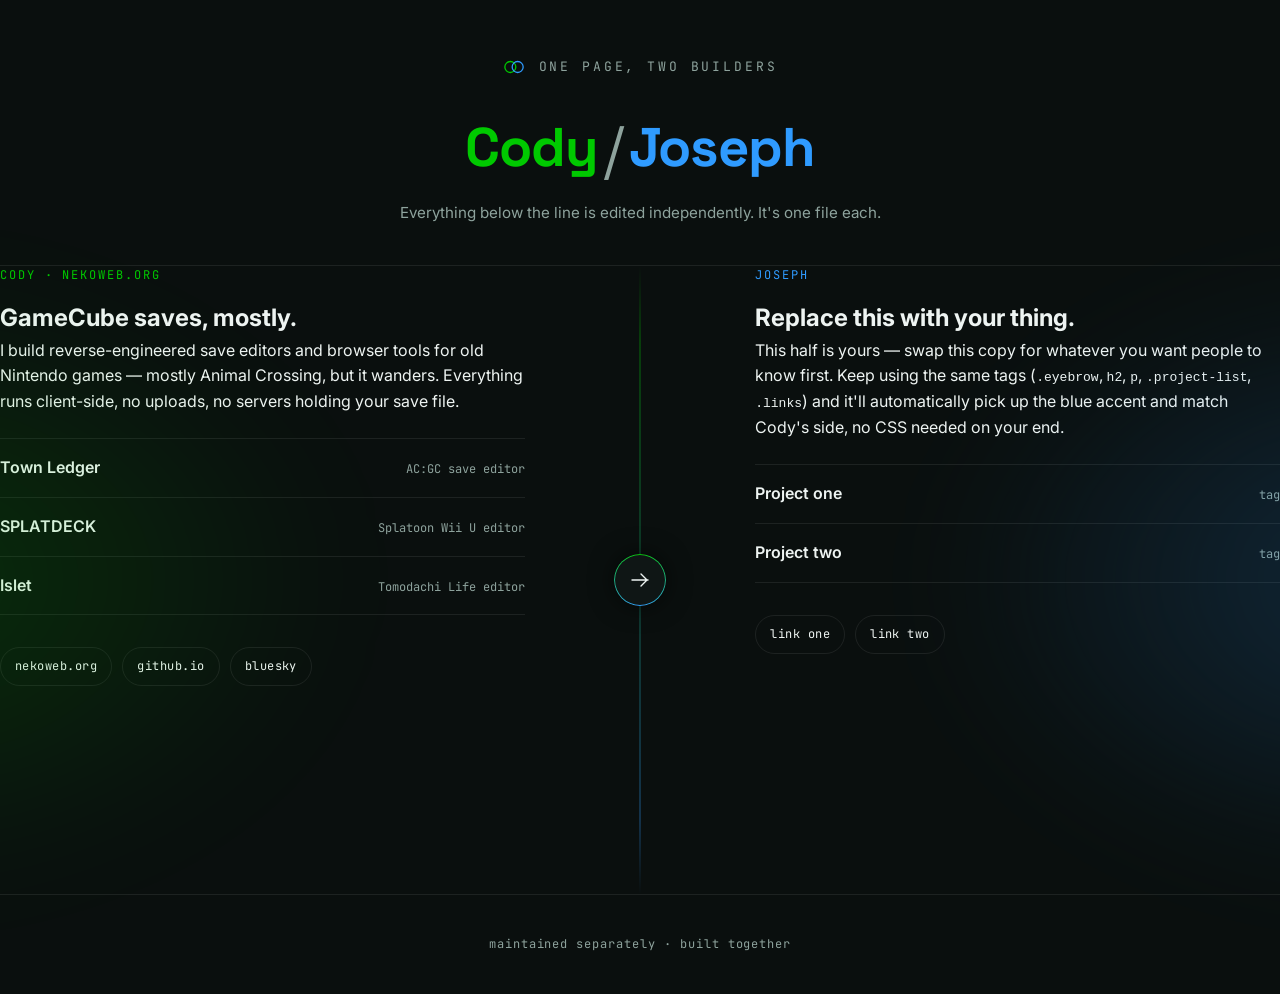
==== index.html @ 61b58851 "Add files via upload" ====
<!DOCTYPE html>
<html lang="en">
<head>
<meta charset="UTF-8">
<meta name="viewport" content="width=device-width, initial-scale=1.0">
<title>Cody // Joseph</title>
<link rel="stylesheet" href="style.css">
</head>
<body>

  <header class="masthead">
    <div class="mark">
      <svg viewBox="0 0 24 24" fill="none" xmlns="http://www.w3.org/2000/svg">
        <circle cx="8" cy="12" r="6" stroke="#00c900" stroke-width="1.4"/>
        <circle cx="16" cy="12" r="6" stroke="#2f9bff" stroke-width="1.4"/>
      </svg>
      one page, two builders
    </div>
    <h1><span class="c">Cody</span><span class="slash">/</span><span class="j">Joseph</span></h1>
    <p>Everything below the line is edited independently. It's one file each.</p>
  </header>

  <main class="split">
    <div class="seam" aria-hidden="true"></div>
    <div class="seam-mark" aria-hidden="true">
      <div class="pulse"></div>
      <svg viewBox="0 0 24 24" fill="none" xmlns="http://www.w3.org/2000/svg">
        <path d="M4 12h16M13 6l6 6-6 6" stroke="#eef4f2" stroke-width="1.4" stroke-linecap="round" stroke-linejoin="round"/>
      </svg>
    </div>

    <section id="cody-half">
      <p style="color:var(--text-dim);font-family:var(--font-mono);font-size:12px;">loading…</p>
    </section>

    <section id="joseph-half">
      <p style="color:var(--text-dim);font-family:var(--font-mono);font-size:12px;">loading…</p>
    </section>
  </main>

  <footer>maintained separately &middot; built together</footer>

  <script src="script.js"></script>
</body>
</html>
---- style.css ----
@import url('https://fonts.googleapis.com/css2?family=Space+Grotesk:wght@400;500;700&family=Inter:wght@400;500;600&family=JetBrains+Mono:wght@400;500&display=swap');

:root{
  --bg:            #0a0f0e;
  --bg-raised:     #0f1615;
  --line:          rgba(255,255,255,0.08);
  --text:          #eef4f2;
  --text-dim:      #8ea39d;

  --cody-accent:   #00c900;
  --cody-glow:     rgba(0,201,0,0.35);
  --joseph-accent: #2f9bff;
  --joseph-glow:   rgba(47,155,255,0.35);

  --font-display:  'Space Grotesk', sans-serif;
  --font-body:     'Inter', sans-serif;
  --font-mono:     'JetBrains Mono', monospace;
}

*{ box-sizing:border-box; margin:0; padding:0; }

html{ scroll-behavior:smooth; }

body{
  background:var(--bg);
  color:var(--text);
  font-family:var(--font-body);
  line-height:1.6;
  min-height:100vh;
  overflow-x:hidden;
}

@media (prefers-reduced-motion:reduce){
  *{ animation-duration:0.001ms !important; animation-iteration-count:1 !important; transition-duration:0.001ms !important; scroll-behavior:auto !important; }
}

/* ---------- top mark ---------- */
.masthead{
  text-align:center;
  padding:56px 24px 40px;
  position:relative;
  z-index:3;
}
.masthead .mark{
  display:inline-flex;
  align-items:center;
  gap:14px;
  font-family:var(--font-mono);
  font-size:13px;
  letter-spacing:0.22em;
  text-transform:uppercase;
  color:var(--text-dim);
}
.masthead .mark svg{ width:22px; height:22px; }
.masthead h1{
  margin-top:18px;
  font-family:var(--font-display);
  font-weight:700;
  font-size:clamp(2.1rem, 5vw, 3.4rem);
  letter-spacing:-0.02em;
}
.masthead h1 .c{ color:var(--cody-accent); }
.masthead h1 .j{ color:var(--joseph-accent); }
.masthead h1 .slash{
  display:inline-block;
  margin:0 6px;
  color:var(--text-dim);
  font-weight:400;
  transform:scaleY(1.1);
}
.masthead p{
  margin-top:10px;
  color:var(--text-dim);
  font-size:0.95rem;
}

/* ---------- split shell ---------- */
.split{
  position:relative;
  display:grid;
  grid-template-columns:1fr 1fr;
  min-height:70vh;
  border-top:1px solid var(--line);
  border-bottom:1px solid var(--line);
}

.half{
  position:relative;
  padding:64px 6vw 96px;
  overflow:hidden;
}

#cody-half{ padding-right:9vw; }
#joseph-half{ padding-left:9vw; }

/* color bleed from each side toward the centerline, so the boundary
   reads as a gradient wash rather than a hard edge */
#cody-half::before,
#joseph-half::before{
  content:'';
  position:absolute;
  top:0; bottom:0;
  width:38%;
  pointer-events:none;
  z-index:0;
  filter:blur(60px);
  opacity:0.55;
}
#cody-half::before{
  right:-10%;
  background:radial-gradient(ellipse at right, var(--joseph-glow), transparent 70%);
}
#joseph-half::before{
  left:-10%;
  background:radial-gradient(ellipse at left, var(--cody-glow), transparent 70%);
}

.half > *{ position:relative; z-index:1; }

/* seam: thin animated centerline + interlocking monogram */
.seam{
  position:absolute;
  top:0; bottom:0; left:50%;
  width:1px;
  transform:translateX(-50%);
  z-index:2;
  background:linear-gradient(180deg,
    transparent 0%,
    var(--cody-accent) 12%,
    var(--joseph-accent) 88%,
    transparent 100%);
  opacity:0.5;
}
.seam-mark{
  position:absolute;
  top:50%; left:50%;
  transform:translate(-50%,-50%);
  z-index:3;
  width:52px; height:52px;
  border-radius:50%;
  background:var(--bg-raised);
  border:1px solid var(--line);
  display:flex; align-items:center; justify-content:center;
  box-shadow:0 0 24px rgba(0,0,0,0.6);
}
.seam-mark svg{ width:24px; height:24px; }
.seam-mark .pulse{
  position:absolute;
  inset:-1px;
  border-radius:50%;
  border:1px solid transparent;
  background:conic-gradient(from 0deg, var(--cody-accent), var(--joseph-accent), var(--cody-accent)) border-box;
  -webkit-mask:linear-gradient(#000 0 0) padding-box, linear-gradient(#000 0 0);
  -webkit-mask-composite:xor;
  mask-composite:exclude;
  animation:spin 8s linear infinite;
}
@keyframes spin{ to{ transform:rotate(360deg); } }

/* ---------- typography inside each half ---------- */
.eyebrow{
  font-family:var(--font-mono);
  font-size:12px;
  letter-spacing:0.16em;
  text-transform:uppercase;
  margin-bottom:14px;
}
#cody-half .eyebrow{ color:var(--cody-accent); }
#joseph-half .eyebrow{ color:var(--joseph-accent); }

.half h2{
  font-family:var(--font-display);
  font-weight:700;
  font-size:clamp(1.6rem, 3vw, 2.1rem);
  margin-bottom:16px;
  letter-spacing:-0.01em;
}
.half p{
  color:var(--text-dim);
  max-width:46ch;
  margin-bottom:28px;
}

.project-list{ list-style:none; margin-top:24px; }
.project-list li{
  border-top:1px solid var(--line);
  padding:16px 0;
  display:flex;
  justify-content:space-between;
  align-items:baseline;
  gap:16px;
}
.project-list li:last-child{ border-bottom:1px solid var(--line); }
.project-list .name{ font-weight:600; }
.project-list .tag{
  font-family:var(--font-mono);
  font-size:12px;
  color:var(--text-dim);
  white-space:nowrap;
}

.links{ display:flex; flex-wrap:wrap; gap:10px; margin-top:32px; }
.links a{
  font-family:var(--font-mono);
  font-size:12px;
  letter-spacing:0.04em;
  text-decoration:none;
  color:var(--text);
  border:1px solid var(--line);
  padding:9px 14px;
  border-radius:100px;
  transition:border-color 0.2s ease, transform 0.2s ease;
}
#cody-half .links a:hover{ border-color:var(--cody-accent); transform:translateY(-1px); }
#joseph-half .links a:hover{ border-color:var(--joseph-accent); transform:translateY(-1px); }

/* ---------- footer ---------- */
footer{
  text-align:center;
  padding:40px 24px;
  color:var(--text-dim);
  font-family:var(--font-mono);
  font-size:12px;
  letter-spacing:0.08em;
}

/* ---------- responsive: stack, seam becomes horizontal ---------- */
@media (max-width:820px){
  .split{ grid-template-columns:1fr; }
  #cody-half, #joseph-half{ padding:56px 8vw 72px; }
  #cody-half{ padding-right:8vw; }
  #joseph-half{ padding-left:8vw; }
  #cody-half::before, #joseph-half::before{
    width:100%; height:38%; left:0; right:0;
  }
  #cody-half::before{ top:auto; bottom:-10%; background:radial-gradient(ellipse at bottom, var(--joseph-glow), transparent 70%); }
  #joseph-half::before{ bottom:auto; top:-10%; background:radial-gradient(ellipse at top, var(--cody-accent), transparent 70%); opacity:0.35; }
  .seam{ top:50%; left:0; right:0; bottom:auto; width:100%; height:1px; transform:translateY(-50%);
    background:linear-gradient(90deg, transparent 0%, var(--cody-accent) 12%, var(--joseph-accent) 88%, transparent 100%); }
  .seam-mark{ top:50%; left:50%; }
}

:focus-visible{
  outline:2px solid var(--joseph-accent);
  outline-offset:3px;
}
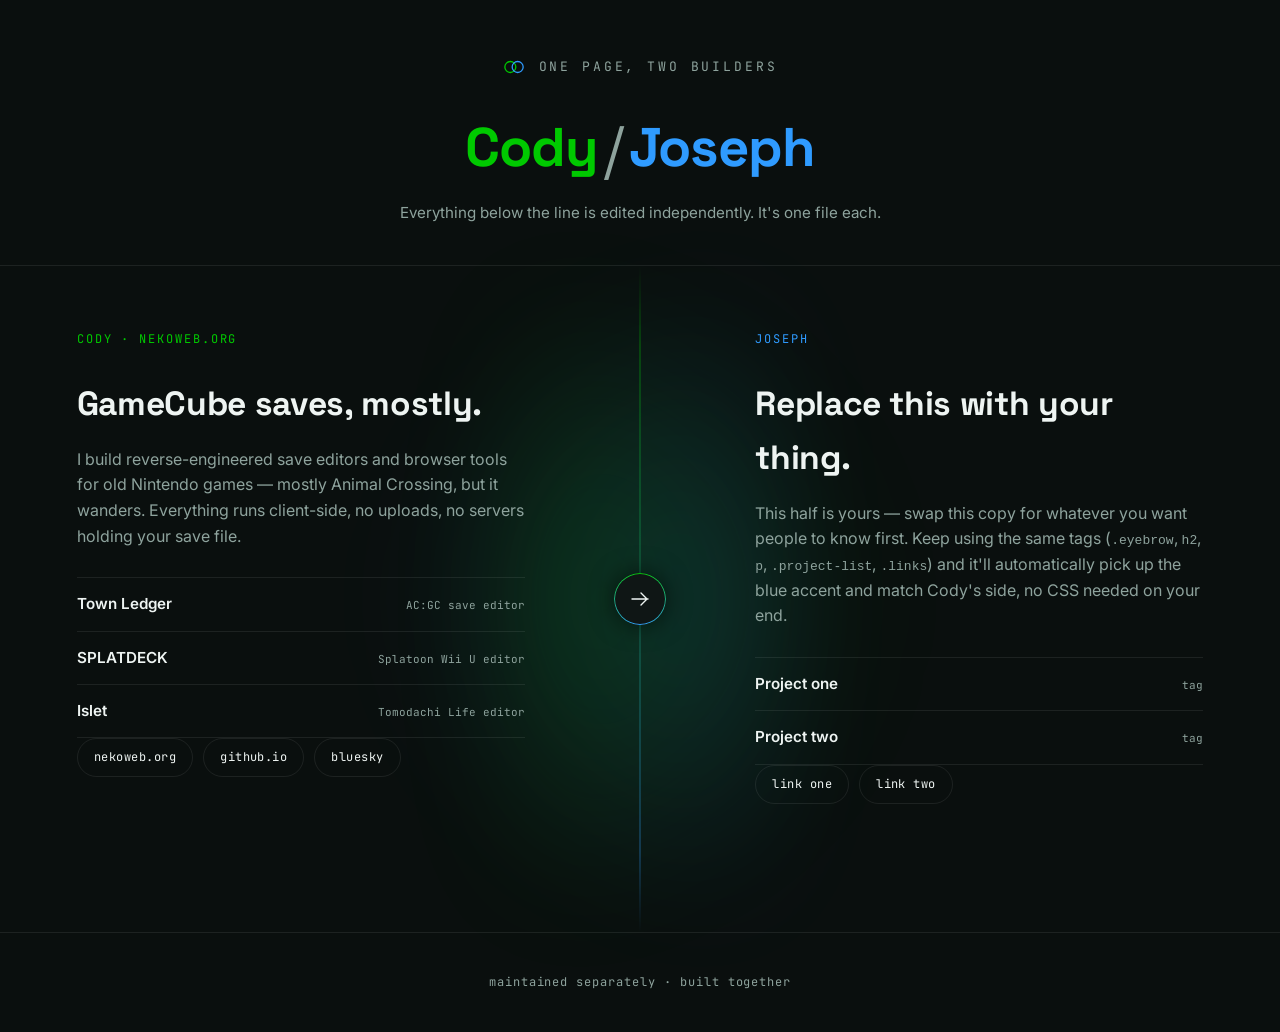
==== commit f97ed2c3: "update 2" ====
--- a/index.html
+++ b/index.html
@@ -29,12 +29,18 @@
       </svg>
     </div>
 
-    <section id="cody-half">
-      <p style="color:var(--text-dim);font-family:var(--font-mono);font-size:12px;">loading…</p>
+    <section id="cody-half" class="half">
+      <div class="glow" aria-hidden="true"></div>
+      <div class="half-content" id="cody-content">
+        <p style="color:var(--text-dim);font-family:var(--font-mono);font-size:12px;">loading…</p>
+      </div>
     </section>
 
-    <section id="joseph-half">
-      <p style="color:var(--text-dim);font-family:var(--font-mono);font-size:12px;">loading…</p>
+    <section id="joseph-half" class="half">
+      <div class="glow" aria-hidden="true"></div>
+      <div class="half-content" id="joseph-content">
+        <p style="color:var(--text-dim);font-family:var(--font-mono);font-size:12px;">loading…</p>
+      </div>
     </section>
   </main>
 
--- a/style.css
+++ b/style.css
@@ -87,35 +87,34 @@
 .half{
   position:relative;
   padding:64px 6vw 96px;
-  overflow:hidden;
+  min-height:100%;
 }
 
 #cody-half{ padding-right:9vw; }
 #joseph-half{ padding-left:9vw; }
 
 /* color bleed from each side toward the centerline, so the boundary
-   reads as a gradient wash rather than a hard edge */
-#cody-half::before,
-#joseph-half::before{
-  content:'';
+   reads as a gradient wash rather than a hard edge. Lives in its own
+   full-bleed layer so it never affects the content box's size. */
+.glow{
   position:absolute;
   top:0; bottom:0;
-  width:38%;
+  width:60%;
   pointer-events:none;
   z-index:0;
   filter:blur(60px);
-  opacity:0.55;
-}
-#cody-half::before{
-  right:-10%;
+  opacity:0.5;
+}
+#cody-half .glow{
+  right:-20%;
   background:radial-gradient(ellipse at right, var(--joseph-glow), transparent 70%);
 }
-#joseph-half::before{
-  left:-10%;
+#joseph-half .glow{
+  left:-20%;
   background:radial-gradient(ellipse at left, var(--cody-glow), transparent 70%);
 }
 
-.half > *{ position:relative; z-index:1; }
+.half > *:not(.glow){ position:relative; z-index:1; }
 
 /* seam: thin animated centerline + interlocking monogram */
 .seam{
@@ -163,7 +162,7 @@
   font-size:12px;
   letter-spacing:0.16em;
   text-transform:uppercase;
-  margin-bottom:14px;
+  margin-bottom:20px;
 }
 #cody-half .eyebrow{ color:var(--cody-accent); }
 #joseph-half .eyebrow{ color:var(--joseph-accent); }
@@ -181,25 +180,93 @@
   margin-bottom:28px;
 }
 
-.project-list{ list-style:none; margin-top:24px; }
+/* ---------- profile header: avatar + name + handle ---------- */
+.profile-header{
+  display:flex;
+  align-items:center;
+  gap:18px;
+  margin-bottom:24px;
+}
+.avatar{
+  flex:none;
+  width:72px; height:72px;
+  border-radius:50%;
+  display:flex;
+  align-items:center;
+  justify-content:center;
+  font-family:var(--font-display);
+  font-weight:700;
+  font-size:1.6rem;
+  color:var(--bg);
+  overflow:hidden;
+}
+#cody-half .avatar{ background:linear-gradient(160deg, var(--cody-accent), #007a00); }
+#joseph-half .avatar{ background:linear-gradient(160deg, var(--joseph-accent), #0a4f96); }
+.avatar img{ width:100%; height:100%; object-fit:cover; }
+
+.display-name{
+  font-family:var(--font-display);
+  font-weight:700;
+  font-size:1.3rem;
+  letter-spacing:-0.01em;
+  line-height:1.2;
+}
+.handle{
+  font-family:var(--font-mono);
+  font-size:13px;
+  color:var(--text-dim);
+  margin-top:2px;
+}
+
+.bio{
+  color:var(--text-dim);
+  max-width:46ch;
+  margin-bottom:24px;
+}
+
+/* ---------- stat row ---------- */
+.stats{
+  display:flex;
+  gap:28px;
+  margin-bottom:28px;
+  padding-bottom:28px;
+  border-bottom:1px solid var(--line);
+}
+.stat{ display:flex; flex-direction:column; gap:2px; }
+.stat strong{
+  font-family:var(--font-display);
+  font-size:1.15rem;
+  font-weight:700;
+}
+.stat span{
+  font-family:var(--font-mono);
+  font-size:11px;
+  letter-spacing:0.06em;
+  text-transform:uppercase;
+  color:var(--text-dim);
+}
+
+/* ---------- pinned list (smaller, secondary to profile header) ---------- */
+.project-list{ list-style:none; margin-top:8px; }
 .project-list li{
   border-top:1px solid var(--line);
-  padding:16px 0;
+  padding:14px 0;
   display:flex;
   justify-content:space-between;
   align-items:baseline;
   gap:16px;
 }
 .project-list li:last-child{ border-bottom:1px solid var(--line); }
-.project-list .name{ font-weight:600; }
+.project-list .name{ font-weight:600; font-size:0.95rem; }
 .project-list .tag{
   font-family:var(--font-mono);
-  font-size:12px;
+  font-size:11px;
   color:var(--text-dim);
   white-space:nowrap;
 }
 
-.links{ display:flex; flex-wrap:wrap; gap:10px; margin-top:32px; }
+/* ---------- buttons: one filled primary, rest outline pills ---------- */
+.links{ display:flex; flex-wrap:wrap; gap:10px; margin-bottom:32px; }
 .links a{
   font-family:var(--font-mono);
   font-size:12px;
@@ -207,12 +274,27 @@
   text-decoration:none;
   color:var(--text);
   border:1px solid var(--line);
-  padding:9px 14px;
+  padding:9px 16px;
   border-radius:100px;
-  transition:border-color 0.2s ease, transform 0.2s ease;
+  transition:border-color 0.2s ease, transform 0.2s ease, background 0.2s ease;
 }
 #cody-half .links a:hover{ border-color:var(--cody-accent); transform:translateY(-1px); }
 #joseph-half .links a:hover{ border-color:var(--joseph-accent); transform:translateY(-1px); }
+
+.links a.primary{ color:var(--bg); border-color:transparent; font-weight:500; }
+#cody-half .links a.primary{ background:var(--cody-accent); }
+#joseph-half .links a.primary{ background:var(--joseph-accent); }
+#cody-half .links a.primary:hover{ background:#00e600; }
+#joseph-half .links a.primary:hover{ background:#4aa9ff; }
+
+.section-label{
+  font-family:var(--font-mono);
+  font-size:11px;
+  letter-spacing:0.1em;
+  text-transform:uppercase;
+  color:var(--text-dim);
+  margin-bottom:12px;
+}
 
 /* ---------- footer ---------- */
 footer{
@@ -230,11 +312,11 @@
   #cody-half, #joseph-half{ padding:56px 8vw 72px; }
   #cody-half{ padding-right:8vw; }
   #joseph-half{ padding-left:8vw; }
-  #cody-half::before, #joseph-half::before{
-    width:100%; height:38%; left:0; right:0;
+  .glow{
+    width:100%; height:50%; left:0; right:0; top:auto; bottom:auto;
   }
-  #cody-half::before{ top:auto; bottom:-10%; background:radial-gradient(ellipse at bottom, var(--joseph-glow), transparent 70%); }
-  #joseph-half::before{ bottom:auto; top:-10%; background:radial-gradient(ellipse at top, var(--cody-accent), transparent 70%); opacity:0.35; }
+  #cody-half .glow{ bottom:-20%; background:radial-gradient(ellipse at bottom, var(--joseph-glow), transparent 70%); }
+  #joseph-half .glow{ top:-20%; background:radial-gradient(ellipse at top, var(--cody-glow), transparent 70%); }
   .seam{ top:50%; left:0; right:0; bottom:auto; width:100%; height:1px; transform:translateY(-50%);
     background:linear-gradient(90deg, transparent 0%, var(--cody-accent) 12%, var(--joseph-accent) 88%, transparent 100%); }
   .seam-mark{ top:50%; left:50%; }
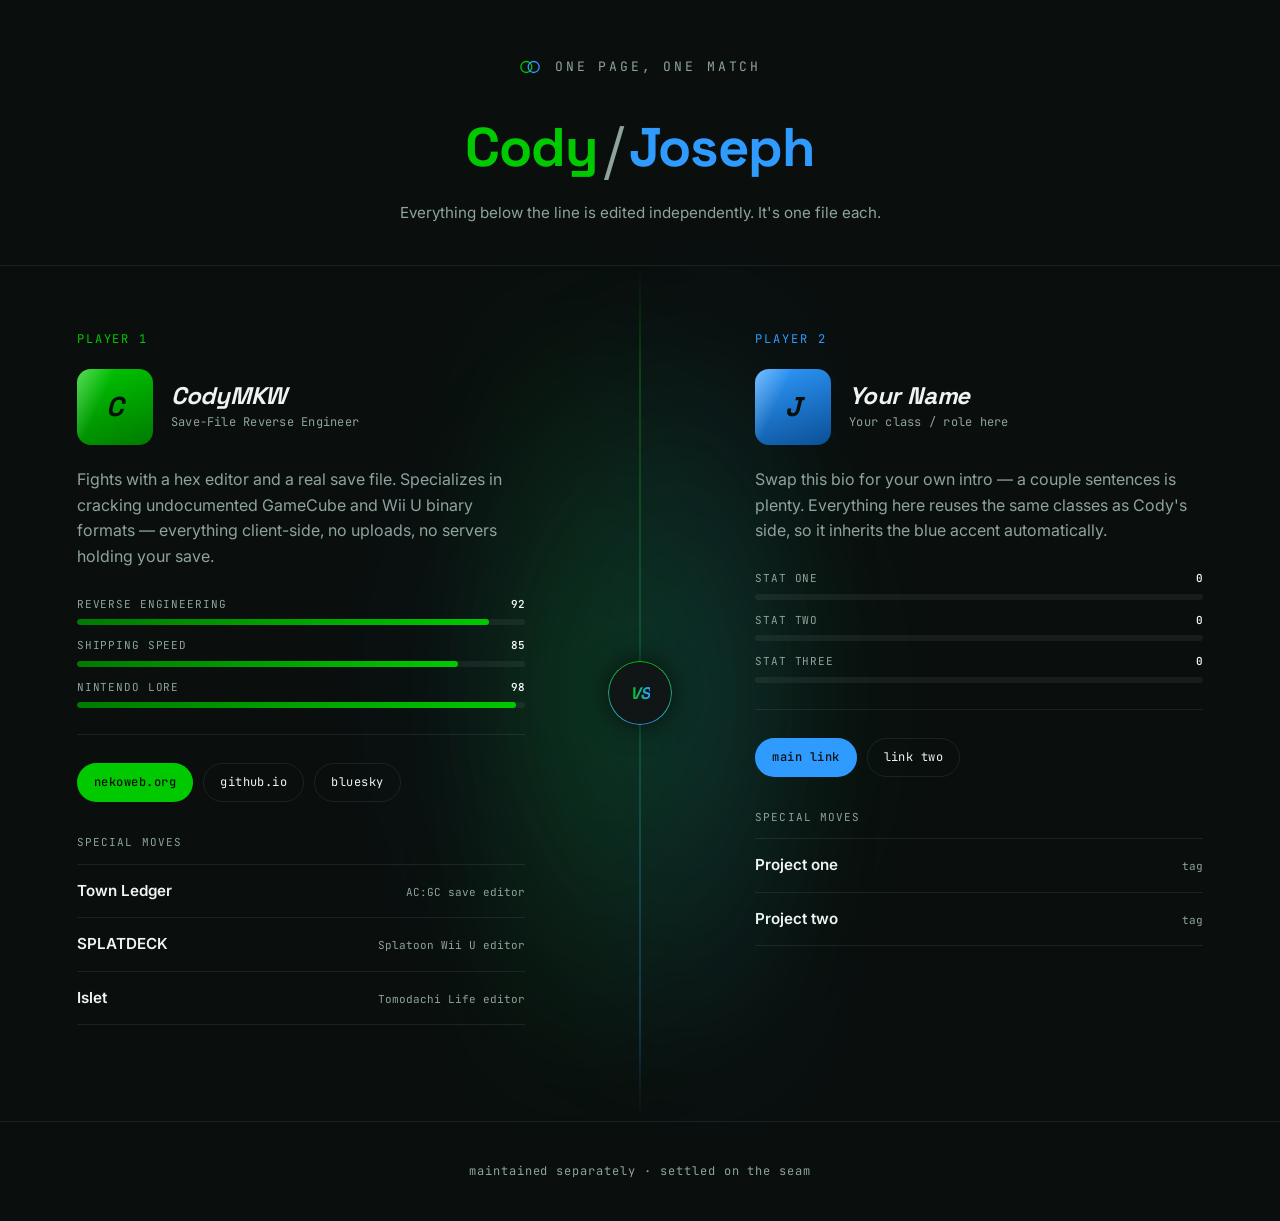
==== commit 4e13e7fa: "update 3" ====
--- a/index.html
+++ b/index.html
@@ -14,7 +14,7 @@
         <circle cx="8" cy="12" r="6" stroke="#00c900" stroke-width="1.4"/>
         <circle cx="16" cy="12" r="6" stroke="#2f9bff" stroke-width="1.4"/>
       </svg>
-      one page, two builders
+      one page, one match
     </div>
     <h1><span class="c">Cody</span><span class="slash">/</span><span class="j">Joseph</span></h1>
     <p>Everything below the line is edited independently. It's one file each.</p>
@@ -24,9 +24,7 @@
     <div class="seam" aria-hidden="true"></div>
     <div class="seam-mark" aria-hidden="true">
       <div class="pulse"></div>
-      <svg viewBox="0 0 24 24" fill="none" xmlns="http://www.w3.org/2000/svg">
-        <path d="M4 12h16M13 6l6 6-6 6" stroke="#eef4f2" stroke-width="1.4" stroke-linecap="round" stroke-linejoin="round"/>
-      </svg>
+      <span class="vs-text">VS</span>
     </div>
 
     <section id="cody-half" class="half">
@@ -44,7 +42,7 @@
     </section>
   </main>
 
-  <footer>maintained separately &middot; built together</footer>
+  <footer>maintained separately &middot; settled on the seam</footer>
 
   <script src="script.js"></script>
 </body>
--- a/style.css
+++ b/style.css
@@ -135,14 +135,24 @@
   top:50%; left:50%;
   transform:translate(-50%,-50%);
   z-index:3;
-  width:52px; height:52px;
+  width:64px; height:64px;
   border-radius:50%;
   background:var(--bg-raised);
   border:1px solid var(--line);
   display:flex; align-items:center; justify-content:center;
-  box-shadow:0 0 24px rgba(0,0,0,0.6);
-}
-.seam-mark svg{ width:24px; height:24px; }
+  box-shadow:0 0 28px rgba(0,0,0,0.65);
+}
+.vs-text{
+  font-family:var(--font-display);
+  font-weight:700;
+  font-size:1.05rem;
+  font-style:italic;
+  letter-spacing:0.02em;
+  background:linear-gradient(90deg, var(--cody-accent), var(--joseph-accent));
+  -webkit-background-clip:text;
+  background-clip:text;
+  color:transparent;
+}
 .seam-mark .pulse{
   position:absolute;
   inset:-1px;
@@ -167,88 +177,95 @@
 #cody-half .eyebrow{ color:var(--cody-accent); }
 #joseph-half .eyebrow{ color:var(--joseph-accent); }
 
-.half h2{
-  font-family:var(--font-display);
-  font-weight:700;
-  font-size:clamp(1.6rem, 3vw, 2.1rem);
-  margin-bottom:16px;
-  letter-spacing:-0.01em;
-}
-.half p{
-  color:var(--text-dim);
-  max-width:46ch;
-  margin-bottom:28px;
-}
-
-/* ---------- profile header: avatar + name + handle ---------- */
-.profile-header{
+/* ---------- fighter header: portrait + name + tagline ---------- */
+.fighter-header{
   display:flex;
   align-items:center;
   gap:18px;
-  margin-bottom:24px;
-}
-.avatar{
+  margin-bottom:22px;
+}
+.portrait{
   flex:none;
-  width:72px; height:72px;
-  border-radius:50%;
+  width:76px; height:76px;
+  border-radius:14px;
   display:flex;
   align-items:center;
   justify-content:center;
   font-family:var(--font-display);
   font-weight:700;
-  font-size:1.6rem;
+  font-style:italic;
+  font-size:1.7rem;
   color:var(--bg);
+  position:relative;
   overflow:hidden;
 }
-#cody-half .avatar{ background:linear-gradient(160deg, var(--cody-accent), #007a00); }
-#joseph-half .avatar{ background:linear-gradient(160deg, var(--joseph-accent), #0a4f96); }
-.avatar img{ width:100%; height:100%; object-fit:cover; }
-
-.display-name{
+#cody-half .portrait{ background:linear-gradient(160deg, var(--cody-accent), #007a00); }
+#joseph-half .portrait{ background:linear-gradient(160deg, var(--joseph-accent), #0a4f96); }
+.portrait::after{
+  content:'';
+  position:absolute;
+  inset:0;
+  background:linear-gradient(115deg, rgba(255,255,255,0.35) 0%, transparent 35%);
+}
+.portrait img{ width:100%; height:100%; object-fit:cover; border-radius:14px; }
+
+.fighter-name{
   font-family:var(--font-display);
   font-weight:700;
-  font-size:1.3rem;
+  font-style:italic;
+  font-size:1.5rem;
   letter-spacing:-0.01em;
-  line-height:1.2;
-}
-.handle{
-  font-family:var(--font-mono);
-  font-size:13px;
-  color:var(--text-dim);
-  margin-top:2px;
-}
-
-.bio{
+  line-height:1.15;
+}
+.fighter-tag{
+  font-family:var(--font-mono);
+  font-size:12px;
+  color:var(--text-dim);
+  margin-top:4px;
+  letter-spacing:0.02em;
+}
+
+.half p.bio{
   color:var(--text-dim);
   max-width:46ch;
-  margin-bottom:24px;
-}
-
-/* ---------- stat row ---------- */
-.stats{
+  margin-bottom:26px;
+}
+
+/* ---------- stat bars ---------- */
+.stat-bars{
+  margin-bottom:28px;
+  padding-bottom:26px;
+  border-bottom:1px solid var(--line);
+}
+.stat-bar{ margin-bottom:12px; }
+.stat-bar:last-child{ margin-bottom:0; }
+.stat-bar-label{
   display:flex;
-  gap:28px;
-  margin-bottom:28px;
-  padding-bottom:28px;
-  border-bottom:1px solid var(--line);
-}
-.stat{ display:flex; flex-direction:column; gap:2px; }
-.stat strong{
-  font-family:var(--font-display);
-  font-size:1.15rem;
-  font-weight:700;
-}
-.stat span{
+  justify-content:space-between;
   font-family:var(--font-mono);
   font-size:11px;
-  letter-spacing:0.06em;
+  letter-spacing:0.08em;
   text-transform:uppercase;
   color:var(--text-dim);
-}
-
-/* ---------- pinned list (smaller, secondary to profile header) ---------- */
-.project-list{ list-style:none; margin-top:8px; }
-.project-list li{
+  margin-bottom:6px;
+}
+.stat-bar-label b{ color:var(--text); font-weight:600; letter-spacing:0; }
+.stat-bar-track{
+  height:6px;
+  border-radius:100px;
+  background:rgba(255,255,255,0.06);
+  overflow:hidden;
+}
+.stat-bar-fill{
+  height:100%;
+  border-radius:100px;
+}
+#cody-half .stat-bar-fill{ background:linear-gradient(90deg, #007a00, var(--cody-accent)); }
+#joseph-half .stat-bar-fill{ background:linear-gradient(90deg, #0a4f96, var(--joseph-accent)); }
+
+/* ---------- move list (was project list) ---------- */
+.move-list{ list-style:none; margin-top:8px; }
+.move-list li{
   border-top:1px solid var(--line);
   padding:14px 0;
   display:flex;
@@ -256,16 +273,16 @@
   align-items:baseline;
   gap:16px;
 }
-.project-list li:last-child{ border-bottom:1px solid var(--line); }
-.project-list .name{ font-weight:600; font-size:0.95rem; }
-.project-list .tag{
+.move-list li:last-child{ border-bottom:1px solid var(--line); }
+.move-list .name{ font-weight:600; font-size:0.95rem; }
+.move-list .tag{
   font-family:var(--font-mono);
   font-size:11px;
   color:var(--text-dim);
   white-space:nowrap;
 }
 
-/* ---------- buttons: one filled primary, rest outline pills ---------- */
+/* ---------- buttons: one filled primary "enter", rest outline ---------- */
 .links{ display:flex; flex-wrap:wrap; gap:10px; margin-bottom:32px; }
 .links a{
   font-family:var(--font-mono);
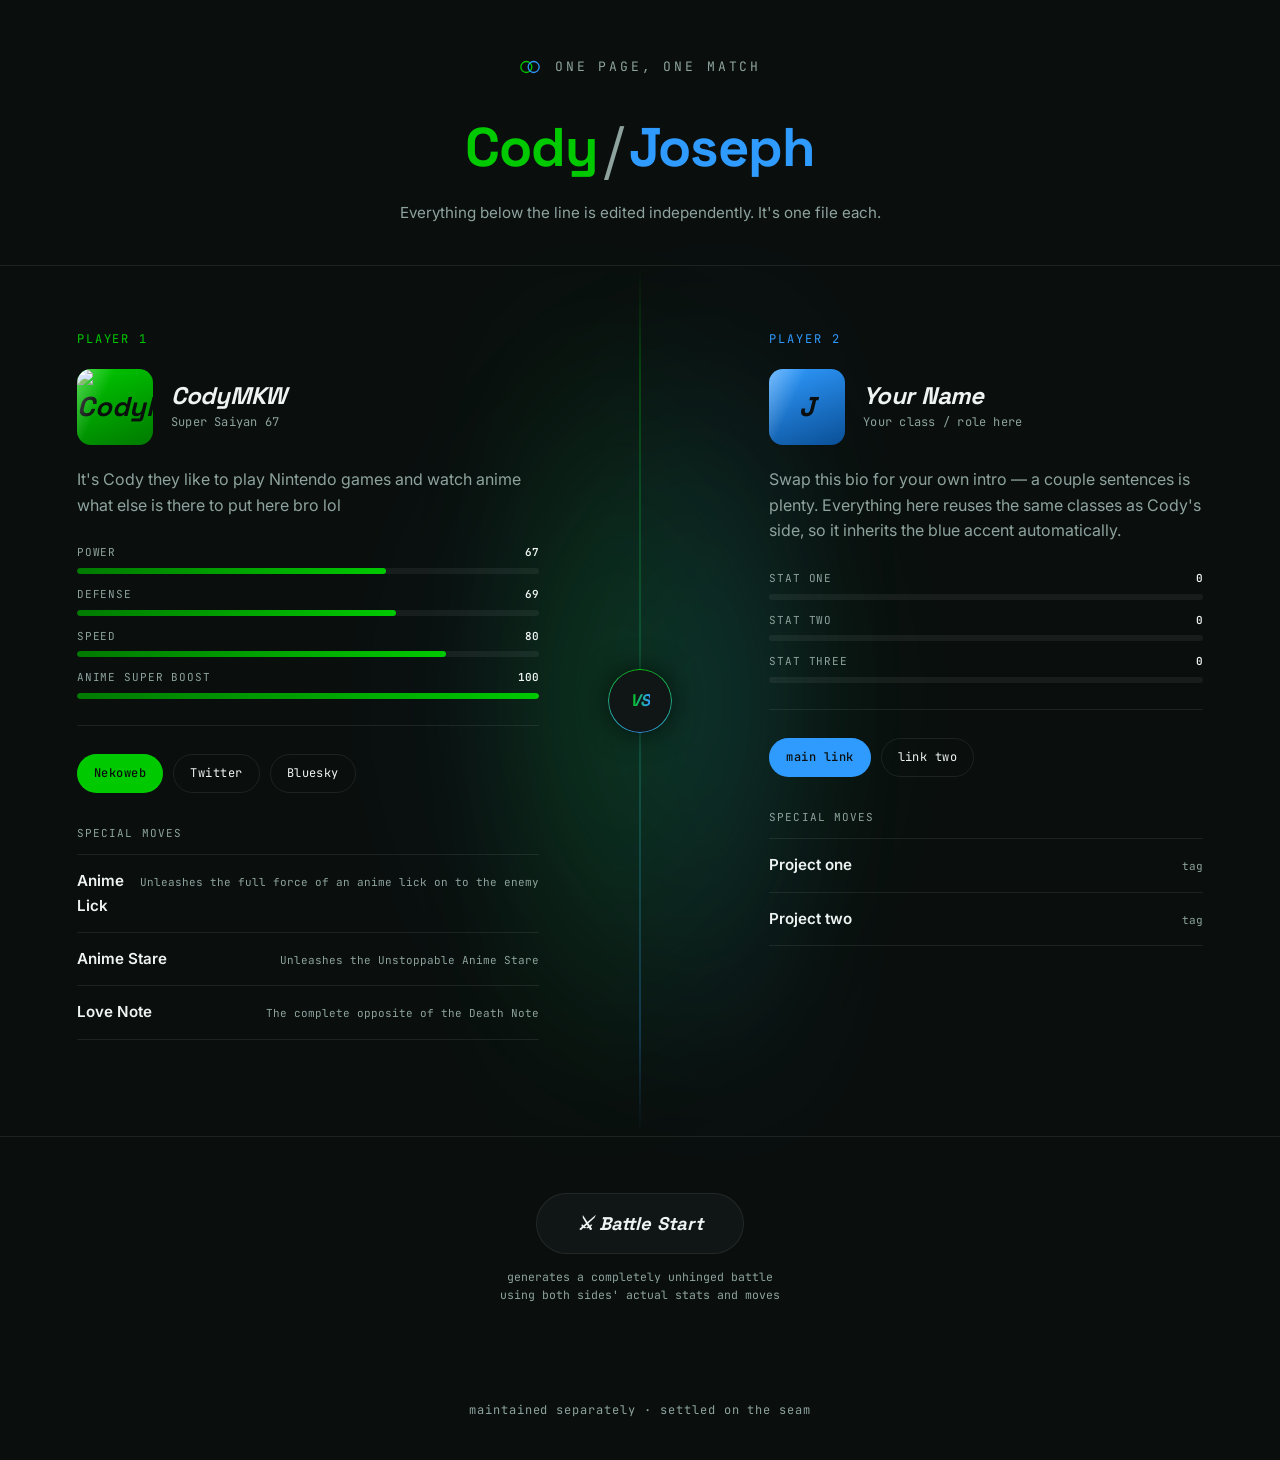
==== commit 50951819: "lol" ====
--- a/index.html
+++ b/index.html
@@ -42,6 +42,28 @@
     </section>
   </main>
 
+  <section class="battle-arena">
+    <button id="battle-btn" class="battle-button" disabled>
+      <span class="battle-button-glow" aria-hidden="true"></span>
+      <span class="battle-button-label">⚔ Battle Start</span>
+    </button>
+    <p class="battle-hint">generates a completely unhinged battle using both sides' actual stats and moves</p>
+  </section>
+
+  <div id="battle-overlay" class="battle-overlay" hidden>
+    <div class="battle-modal">
+      <div class="battle-modal-head">
+        <span class="battle-modal-title">Battle Report</span>
+        <button class="battle-close" id="battle-close" aria-label="Close">&times;</button>
+      </div>
+      <div class="battle-log" id="battle-log"></div>
+      <div class="battle-modal-actions">
+        <button class="battle-btn-ghost" id="battle-again">Run it back</button>
+        <button class="battle-btn-primary" id="battle-done">Done</button>
+      </div>
+    </div>
+  </div>
+
   <footer>maintained separately &middot; settled on the seam</footer>
 
   <script src="script.js"></script>
--- a/style.css
+++ b/style.css
@@ -115,6 +115,27 @@
 }
 
 .half > *:not(.glow){ position:relative; z-index:1; }
+
+/* ---------- optional per-side background photo ----------
+   Set by script.js when a fragment includes <img class="bg-photo">.
+   Lives behind .glow, dimmed with a dark gradient so text stays readable. */
+.half.has-bg::before{
+  content:'';
+  position:absolute;
+  inset:0;
+  z-index:0;
+  background-image:
+    linear-gradient(180deg, rgba(10,15,14,0.72), rgba(10,15,14,0.90)),
+    var(--bg-photo);
+  background-size:cover;
+  background-position:center;
+}
+
+/* Safety net: script.js reads this tag's src, applies it as the half's
+   background, then removes the tag. If that JS doesn't run for any reason
+   (old cached script.js, JS error, etc.), this keeps the raw <img> from
+   ever rendering inline and blowing out the layout. */
+.bg-photo{ display:none !important; }
 
 /* seam: thin animated centerline + interlocking monogram */
 .seam{
@@ -321,6 +342,168 @@
   font-family:var(--font-mono);
   font-size:12px;
   letter-spacing:0.08em;
+}
+
+/* ---------- battle arena ---------- */
+.battle-arena{
+  display:flex;
+  flex-direction:column;
+  align-items:center;
+  gap:14px;
+  padding:56px 24px;
+  text-align:center;
+}
+.battle-button{
+  position:relative;
+  font-family:var(--font-display);
+  font-weight:700;
+  font-style:italic;
+  font-size:1.15rem;
+  letter-spacing:0.01em;
+  color:var(--text);
+  background:var(--bg-raised);
+  border:1px solid var(--line);
+  border-radius:100px;
+  padding:18px 40px;
+  cursor:pointer;
+  overflow:hidden;
+  transition:transform .18s ease, border-color .18s ease;
+}
+.battle-button:hover{ transform:translateY(-2px) scale(1.02); border-color:transparent; }
+.battle-button:active{ transform:translateY(0) scale(0.98); }
+.battle-button:disabled{ opacity:0.4; cursor:default; pointer-events:none; }
+.battle-button-label{ position:relative; z-index:1; }
+.battle-button-glow{
+  position:absolute; inset:0;
+  background:linear-gradient(90deg, var(--cody-accent), var(--joseph-accent));
+  opacity:0;
+  transition:opacity .18s ease;
+}
+.battle-button:hover .battle-button-glow{ opacity:1; }
+.battle-button:hover .battle-button-label{ color:var(--bg); }
+.battle-hint{
+  font-family:var(--font-mono);
+  font-size:11.5px;
+  color:var(--text-dim);
+  max-width:40ch;
+}
+
+/* ---------- battle result overlay ---------- */
+.battle-overlay{
+  position:fixed;
+  inset:0;
+  z-index:50;
+  background:rgba(6,9,8,0.82);
+  backdrop-filter:blur(6px);
+  display:flex;
+  align-items:center;
+  justify-content:center;
+  padding:24px;
+}
+.battle-overlay[hidden]{ display:none; }
+
+.battle-modal{
+  width:100%;
+  max-width:560px;
+  max-height:82vh;
+  background:var(--bg-raised);
+  border:1px solid var(--line);
+  border-radius:18px;
+  box-shadow:0 24px 64px rgba(0,0,0,0.5);
+  display:flex;
+  flex-direction:column;
+  overflow:hidden;
+}
+.battle-modal-head{
+  display:flex;
+  align-items:center;
+  justify-content:space-between;
+  padding:18px 22px;
+  border-bottom:1px solid var(--line);
+}
+.battle-modal-title{
+  font-family:var(--font-mono);
+  font-size:12px;
+  letter-spacing:0.12em;
+  text-transform:uppercase;
+  background:linear-gradient(90deg, var(--cody-accent), var(--joseph-accent));
+  -webkit-background-clip:text;
+  background-clip:text;
+  color:transparent;
+}
+.battle-close{
+  background:transparent;
+  border:none;
+  color:var(--text-dim);
+  font-size:22px;
+  line-height:1;
+  cursor:pointer;
+  padding:2px 6px;
+  border-radius:6px;
+}
+.battle-close:hover{ color:var(--text); background:rgba(255,255,255,0.06); }
+
+.battle-log{
+  padding:22px;
+  overflow-y:auto;
+  font-size:14.5px;
+  line-height:1.75;
+  color:var(--text);
+}
+.battle-log p{
+  margin-bottom:14px;
+  opacity:0;
+  animation:battle-line-in .35s ease forwards;
+}
+.battle-log p:last-child{ margin-bottom:0; }
+.battle-log .b-cody{ color:var(--cody-accent); font-weight:600; }
+.battle-log .b-joseph{ color:var(--joseph-accent); font-weight:600; }
+.battle-log .b-winner{
+  margin-top:6px;
+  padding-top:14px;
+  border-top:1px dashed var(--line);
+  font-family:var(--font-display);
+  font-weight:700;
+  font-style:italic;
+  font-size:1.05rem;
+}
+@keyframes battle-line-in{
+  from{ opacity:0; transform:translateY(4px); }
+  to{ opacity:1; transform:translateY(0); }
+}
+
+.battle-modal-actions{
+  display:flex;
+  gap:10px;
+  padding:16px 22px;
+  border-top:1px solid var(--line);
+}
+.battle-btn-ghost, .battle-btn-primary{
+  flex:1;
+  font-family:var(--font-mono);
+  font-size:12.5px;
+  letter-spacing:0.02em;
+  padding:11px 16px;
+  border-radius:10px;
+  cursor:pointer;
+  transition:border-color .15s ease, transform .15s ease, filter .15s ease;
+}
+.battle-btn-ghost{
+  background:transparent;
+  border:1px solid var(--line);
+  color:var(--text-dim);
+}
+.battle-btn-ghost:hover{ color:var(--text); border-color:var(--text-dim); }
+.battle-btn-primary{
+  background:linear-gradient(90deg, var(--cody-accent), var(--joseph-accent));
+  border:none;
+  color:#03110a;
+  font-weight:700;
+}
+.battle-btn-primary:hover{ filter:brightness(1.08); transform:translateY(-1px); }
+
+@media (prefers-reduced-motion:reduce){
+  .battle-log p{ animation:none; opacity:1; }
 }
 
 /* ---------- responsive: stack, seam becomes horizontal ---------- */
